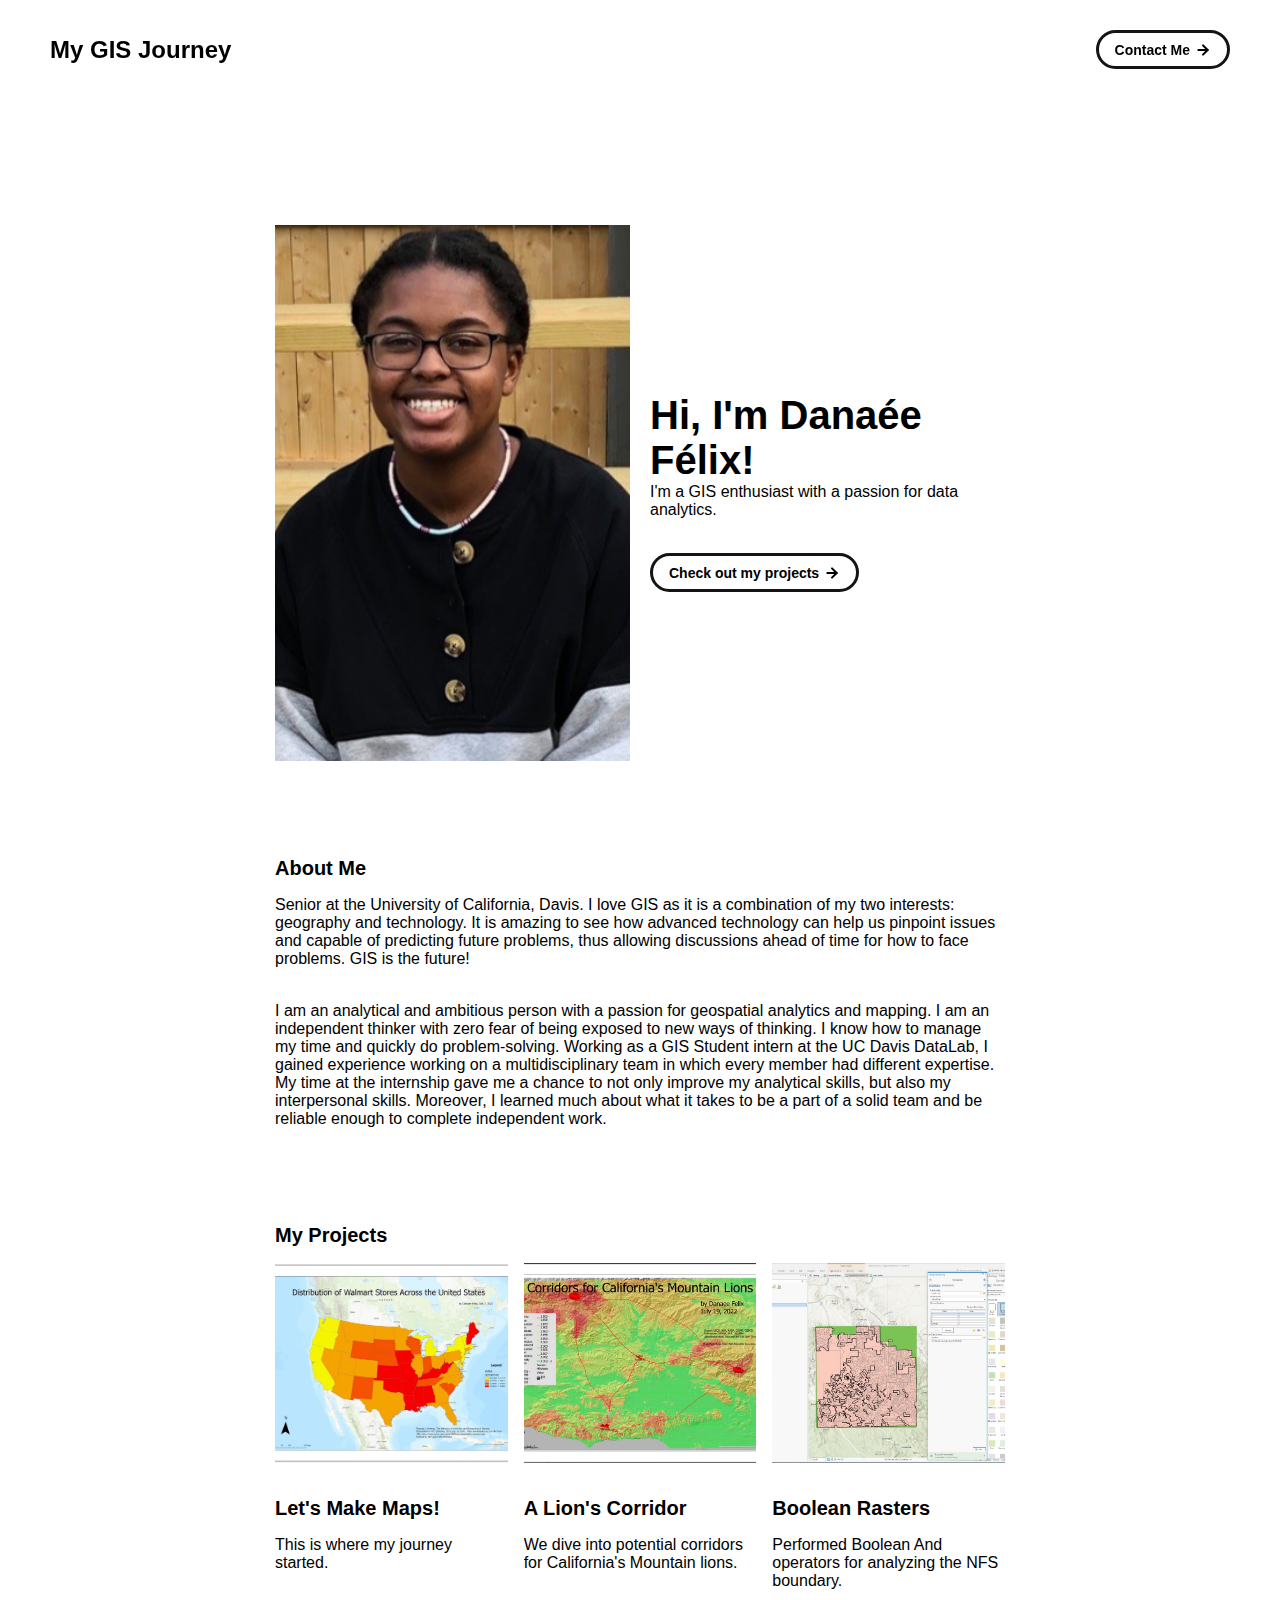
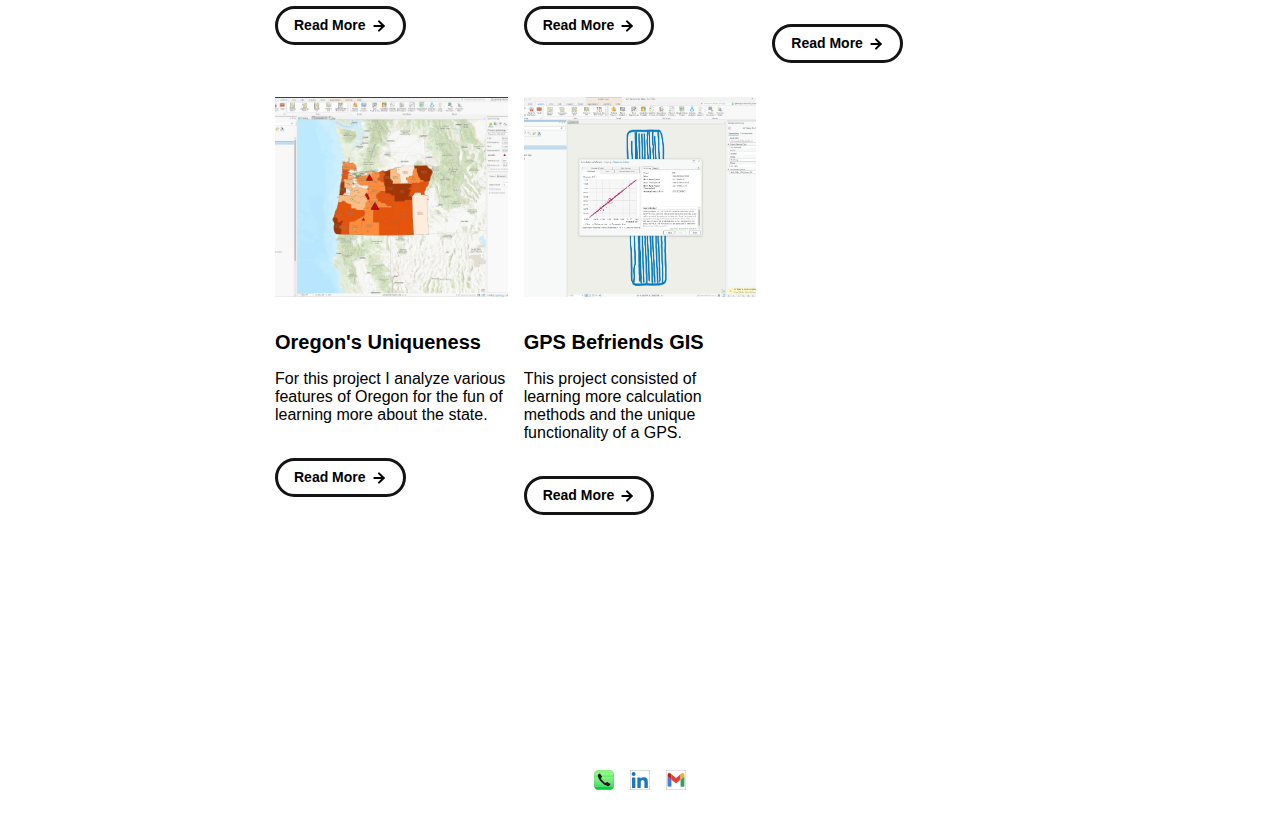
==== index.html @ b55c0399 "Update index.html" ====
<!DOCTYPE html>
<html lang="en">
	<head>
		<meta charset="utf-8">

    <!-- 
      TODO

      Upload your Unemployable (or whatever photo you like) to the assets/images folder
      and change the name of the image below to match the uploaded one

      Change the title in the <title> tag to whatever you would like the title of your portfolio to be

      This should be the same across all pages.
     -->
    <link rel="icon" href="./assets/images/profilepic_Portfolio.png" />
		<title>Danaée's Portfolio</title>
    <meta name="description" content="A GIS portfolio made by Danaée Félix.">
    <meta name="viewport" content="width=device-width, initial-scale=1" />

		<link rel="stylesheet" href="./css/layout.css">
    <link rel="stylesheet" href="./css/typography.css">
    <link rel="stylesheet" href="./css/utilities.css">

		<script defer src="./js/script.js"></script>
	</head>
	<body>
    <!-- NAVBAR -->
    <div class="navbar">
      <a class="nav-title-link" href="./index.html">
        <!-- TODO - Change the "Portfolio Title" to whatever you want displayed in the top left -->
        <span class="nav-title">My GIS Journey</span>
         <!-- TODO - Change the email after 'mailto:' to your email address for contact -->
        <a class="button" href="mailto:danaeefel@gmail.com">
          <span class="button-text">Contact Me</span>
		<image src="./assets/icons/arrow-right.svg" class="right-arrow-icon">
        </a>
      </a>
    </div>

    <!-- MAIN PAGE CONTENT -->
    <div id="main-content">

      <!-- PORTFOLIO HEADER -->
      <div id="portfolio-header">
        <div id="portfolio-header-image-container">
          <!-- 
            TODO

            - Change the img "src" attribute to point to the Unemployable image you uploaded (or whatever image).
            - Change the number to point to your Unemployable & replace the OpenSea link with your own
            - If you aren't using an Unemployable as your image, remove the entire "a" element
          -->
          <img src="./assets/images/profilepic_Portfolio.png" class="portfolio-header-image">
          </a>
        </div>

          <!-- 
            TODO

            - Change the main-title to whatver you want
            - Change the body-text after that to a quick introduction to what you do
            - Edit the button text if you feel like it. It will link to the projects section below.
          -->
        <div id="portfolio-header-text-container">
            <div class="header-text">
              <span class="main-title">Hi, I'm Danaée Félix!</span>
              <div class="body-text">I'm a GIS enthusiast with a passion for data analytics.</div>
            </div>
            <a class="button" id="my-work-link">
              <span class="button-text">Check out my projects</span> 
              <image src="./assets/icons/arrow-right.svg" class="right-arrow-icon"/>
            </a>
        </div>
      </div>

      <!-- ABOUT SECTION -->
      <!-- 
        TODO

        - Change the subheader-text to whatever header you want
        - Add paragraphs using the <div class="body-text"></div> elements in the "about-section-content"
      -->
      <div id="about-section">
        <span class="subheader-text">About Me</span>
        <div class="about-section-content">
          <div class="body-text">Senior at the University of California, Davis. I love GIS as it is a combination of my two interests: geography and technology. It is amazing to see how advanced technology can help us pinpoint issues and capable of predicting future problems, thus allowing discussions ahead of time for how to face problems. GIS is the future!</div>
          <div class="body-text">I am an analytical and ambitious person with a passion for geospatial analytics and mapping. I am an independent thinker with zero fear of being exposed to new ways of thinking. I know how to manage my time and quickly do problem-solving. Working as a GIS Student intern at the UC Davis DataLab, I gained experience working on a multidisciplinary team in which every member had different expertise. My time at the internship gave me a chance to not only improve my analytical skills, but also my interpersonal skills. Moreover, I learned much about what it takes to be a part of a solid team and be reliable enough to complete independent work.</div>
        </div>
      </div>

      <!-- PROJECTS / MY WORK SECTION -->
      <div id="my-work-section">
        <!-- TODO - Change the subheader-text to whatever you want the Projects section header to say -->
        <span class="subheader-text">My Projects</span>

        <div class="projects-container">
          <!-- 
            TODO

            This is where the project cards live. Here's a base level project card for you to copy:
            <div class="project-card">
              <img src="./assets/images/IMAGE_NAME" class="project-image">
              <div class="project-card-text-container">
                <div class="subheader-text project-title">PROJECT_NAME</div>
                <div class="body-text project-card-text">SMALL_PROJECT_DESCRIPTION</div>
              </div>
              <a class="button" href="./project-pages/PROJECT_PAGE_NAME.html">
                <span class="button-text">Read More</span>
                <image src="./assets/icons/arrow-right.svg" class="right-arrow-icon"/>
              </a>
            </div>

            - To add a project to the this area, copy the above, paste it below this comment, and change the following:
                - IMAGE_NAME: the name of the image file in assets/images
                - PROJECT_NAME: the name of the project (keep it short, it only shows 1 line)
                - SMALL_PROJECT_DESCRIPTION: a quick project description (max 4 lines)
                - PROJECT_PAGE_NAME.html: the html filename for the project (must be in project-pages folder)
          -->
          <div class="project-card">
            <img src="./assets/images/GISMapping_Walmart.jpg" class="project-image"> 
            <div class="project-card-text-container">
              <div class="subheader-text project-title">Let's Make Maps!</div>
              <div class="body-text project-card-text"> This is where my journey started.</div>
            </div>
            <a class="button" href="./project-pages/Walmart-Invasion.html">
	      <span class="button-text">Read More</span>
              <image src="./assets/icons/arrow-right.svg" class="right-arrow-icon"/>
	    </a>
          </div>
          <div class="project-card">
            <img src="./assets/images/GIS_Corridors.jpg" class="project-image">
            <div class="project-card-text-container">
              <div class="subheader-text project-title">A Lion's Corridor</div>
              <div class="body-text project-card-text">We dive into potential corridors for California's Mountain lions.</div>
            </div>
            <a class="button" href="file:///Users/danaeefelix/Documents/GitHub/danaeefelix.jj/project-pages/Lions-Corridor.html">
              <span class="button-text">Read More</span>
              <image src="./assets/icons/arrow-right.svg" class="right-arrow-icon"/>
            </a>
          </div>
          <div class="project-card">
            <img src="./assets/images/GIS_Boolean_Raster.jpg" class="project-image">
            <div class="project-card-text-container">
              <div class="subheader-text project-title">Boolean Rasters</div>
              <div class="body-text project-card-text">Performed Boolean And operators for analyzing the NFS boundary.</div>
            </div>
            <a class="button" href="file:///Users/danaeefelix/Documents/GitHub/danaeefelix.jj/project-pages/Boolean-Rasters.html">
              <span class="button-text">Read More</span>
              <image src="./assets/icons/arrow-right.svg" class="right-arrow-icon"/>
            </a>
          </div>
		 <div class="project-card">
              <img src="./assets/images/GIS_Oregon_VolcanicActivity.jpg" class="project-image">
              <div class="project-card-text-container">
                <div class="subheader-text project-title">Oregon's Uniqueness</div>
                <div class="body-text project-card-text">For this project I analyze various features of Oregon for the fun of learning more about the state.</div>
              </div>
              <a class="button" href="file:///Users/danaeefelix/Documents/GitHub/danaeefelix.jj/project-pages/Oregon-Uniqueness.html">
                <span class="button-text">Read More</span>
                <image src="./assets/icons/arrow-right.svg" class="right-arrow-icon"/>
              </a>
            </div>
		<div class="project-card">
              <img src="./assets/images/RMSE_soil.png" class="project-image">
              <div class="project-card-text-container">
                <div class="subheader-text project-title">GPS Befriends GIS</div>
                <div class="body-text project-card-text">This project consisted of learning more calculation methods and the unique functionality of a GPS.</div>
              </div>
              <a class="button" href="file:///Users/danaeefelix/Documents/GitHub/danaeefelix.jj/project-pages/Semivariogram.html">
                <span class="button-text">Read More</span>
                <image src="./assets/icons/arrow-right.svg" class="right-arrow-icon"/>
              </a>
            </div>
        </div>
      </div>
    </div>

    <!-- FOOTER -->
    <div id="footer">
      <!-- 
        TODO - Change href to your Phone number (can also delete entire "a" element if no Phone) 

        This should be the same across all pages.
      -->
      <a class="icon-link" target="_blank" href="tel:207-460-1500">
        <image src="./assets/icons/Phone_call.svg" class="footer-icon"/>
      </a>
      <!-- 
        TODO - Change href to your LinkedIn account (can also delete entire "a" element if no LinkedIn) 
      
        This should be the same across all pages.
      -->
      <a class="icon-link" target="_blank" href=http://www.linkedin.com/in/danaéefélix>
        <image src="./assets/icons/LinkedIn_icon.svg" class="footer-icon"/>
      </a>
      <!-- 
        TODO - Change the email after "mailto" to your contact email 
      
        This should be the same across all pages.
      -->
      <a class="icon-link" href="mailto:danaeefel@gmail.com">
        <image src="./assets/icons/Gmail_icon.svg" class="footer-icon"/>
      </a>
    </div>

	</body>
</html>
---- css/layout.css ----
* {
  box-sizing: border-box;
}

html {
  text-size-adjust: none;
  -webkit-text-size-adjust: none;
  -moz-text-size-adjust: none;
  -ms-text-size-adjust: none;
}

body {
  margin: 0;
  -webkit-font-smoothing: antialiased;
  -moz-osx-font-smoothing: grayscale;
}




/* Main Page Layout */

#main-content {
  margin: 225px 425px;
  display: flex;
  flex-direction: column;
  gap: 96px;
}




/* Portfolio Header */

#portfolio-header {
  display: flex;
  gap: 20px;
  align-items: center;
}

#portfolio-header-image-container {
  display: flex;
  flex-direction: column;
  gap: 10px;
  flex-basis: 50%;
}

.portfolio-header-image {
  width: 100%;
  height: auto;
}

#portfolio-header-text-container {
  display: flex;
  flex-direction: column;
  gap: 34px;
  flex-basis: 50%;
}




/* About Section */

#about-section {
  display: flex;
  flex-direction: column;
  gap: 16px;
}

.about-section-content {
  display: flex;
  flex-direction: column;
  gap: 34px;
}




/* Project Section */

#my-work-section {
  display: flex;
  flex-direction: column;
  gap: 16px;
}

.projects-container {
  display: flex;
  gap: 34px 16px;
  flex-wrap: wrap;
}

    /* Project Cards */

    .project-card {
      max-width: calc((100% - 32px) / 3);
      display: flex;
      flex-direction: column;
      gap: 34px;
    }

    .project-card-text-container {
      flex-direction: column;
      display: flex;
      gap: 16px
    }

    .project-image {
      width: 100%;
      height: 200px;
      object-fit: cover;
      object-position: center;
    }




/* Project Pages */

#project-header {
  display: flex;
  flex-direction: column;
  gap: 16px;
}

.project-header-image {
  width: 100%;
  height: auto;
}

#project-details {
  display: flex;
  flex-direction: column;
  gap: 16px;
}

.project-details-content {
  display: flex;
  flex-direction: column;
  gap: 34px;
}

    /* Project Gallery */

    #project-gallery {
      display: flex;
      flex-direction: column;
      gap: 16px;
    }

    .project-gallery-content {
      display: flex;
      flex-wrap: wrap;
      gap: 34px 16px;
    }

    .gallery-image-container {
      width: 100%;
      display: flex;
      flex-direction: column;
      gap: 10px;
    }

    .gallery-image-container.half-width {
      width: calc((100% - 16px) / 2);
    }

    .gallery-image {
      width: 100%;
      height: auto;
    }



/* Extra Extra large devices (large laptops and desktops, 1200px and below) */
@media only screen and (max-width: 1600px) {
  #main-content {
    margin: 225px 275px;
  }
}

/* Extra large devices (large laptops and desktops, 1200px and below) */
@media only screen and (max-width: 1200px) {
  #main-content {
    margin: 225px 175px;
  }
}

/* Large devices (laptops/desktops, 1000px and below) */
@media only screen and (max-width: 1000px) {
  #main-content {
    margin: 225px 75px;
  }
}

/* Small devices (portrait tablets and large phones, 800px and below) */
@media only screen and (max-width: 800px) {
  #main-content {
    margin: 150px 50px;
  }

  #portfolio-header {
    flex-direction: column;
  }

  .project-card {
    max-width: calc((100% - 16px) / 2);
  }
}

/* Small devices (portrait tablets and large phones, 600px and below) */
@media only screen and (max-width: 600px) {
  #main-content {
    margin: 125px 20px;
  }

  .project-card {
    max-width: 100%;
  }
}
---- css/typography.css ----
body {
  font-family: "Helvetica Neue", Helvetica, Arial, sans-serif;
}

.nav-title {
  font-weight: 700;
  font-size: 24px;
}

.button-text {
  font-size: 14px;
  font-weight: 700;
}

.image-caption {
  font-size: 14px;
  font-weight: 500;
}

.main-title {
  font-size: 40px;
  font-weight: 700;
}

.subheader-text {
  font-size: 20px;
  font-weight: 700;
}

.body-text {
  font-size: 16px;
  font-weight: 500;
}

.project-card-text {
  overflow: hidden;
  text-overflow: ellipsis;
  display: -webkit-box;
  -webkit-line-clamp: 4;
  -webkit-box-orient: vertical;
}

.project-title {
  overflow: hidden;
  text-overflow: ellipsis;
  display: -webkit-box;
  -webkit-line-clamp: 1;
  -webkit-box-orient: vertical;
}
---- css/utilities.css ----
/* Icons */

.right-arrow-icon {
  width: 16px;
  height: 16px;
  margin-top: 1px;
}

.footer-icon {
  width: 20px;
  height: 20px;
}

a.icon-link {
  transition: transform 200ms ease-in-out;
}

a.icon-link:hover {
  cursor: pointer;
  stroke-width: 5;
  margin: 0;
  transform: rotate(15deg);
}


/* Navbar Styling */

.navbar {
  width: 100%;
  padding: 30px 50px;
  display: flex;
  justify-content: space-between;
  align-items: center;
  position: fixed;
  top: 0;
  left: 0;
}

.nav-title-link {
  color: black;
  text-decoration: none;
}

.nav-title-link:hover {
  text-decoration: underline;
}

/* Small devices (portrait tablets and large phones, 800px and below) */
@media only screen and (max-width: 800px) {
  .navbar {
    padding: 20px 20px;
    background-color: white
  }
}


/* Button Styling */

a.button {
  padding: 8px 16px;
  border: 3px solid #141414;
  border-radius: 50px;
  color: black;
  text-decoration: none;
  width: fit-content;
  display: flex;
  gap: 5px;
  align-items: center;
}

a.button:hover {
  text-decoration: underline;
  text-decoration-thickness: 2px;
  cursor: pointer;
}


/* Footer Styling */

#footer {
  width: 100%;
  display: flex;
  padding: 30px 50px;
  justify-content: center;
  align-items: center;
  gap: 16px;
}

/* Link Styling */
a.no-underline {
  text-decoration: none;
  color: black
}

a.no-underline:hover {
  text-decoration: underline;
  cursor: pointer;
}

/* Small devices (portrait tablets and large phones, 800px and below) */
@media only screen and (max-width: 800px) {
  #footer {
    padding: 20px 20px;
  }
}
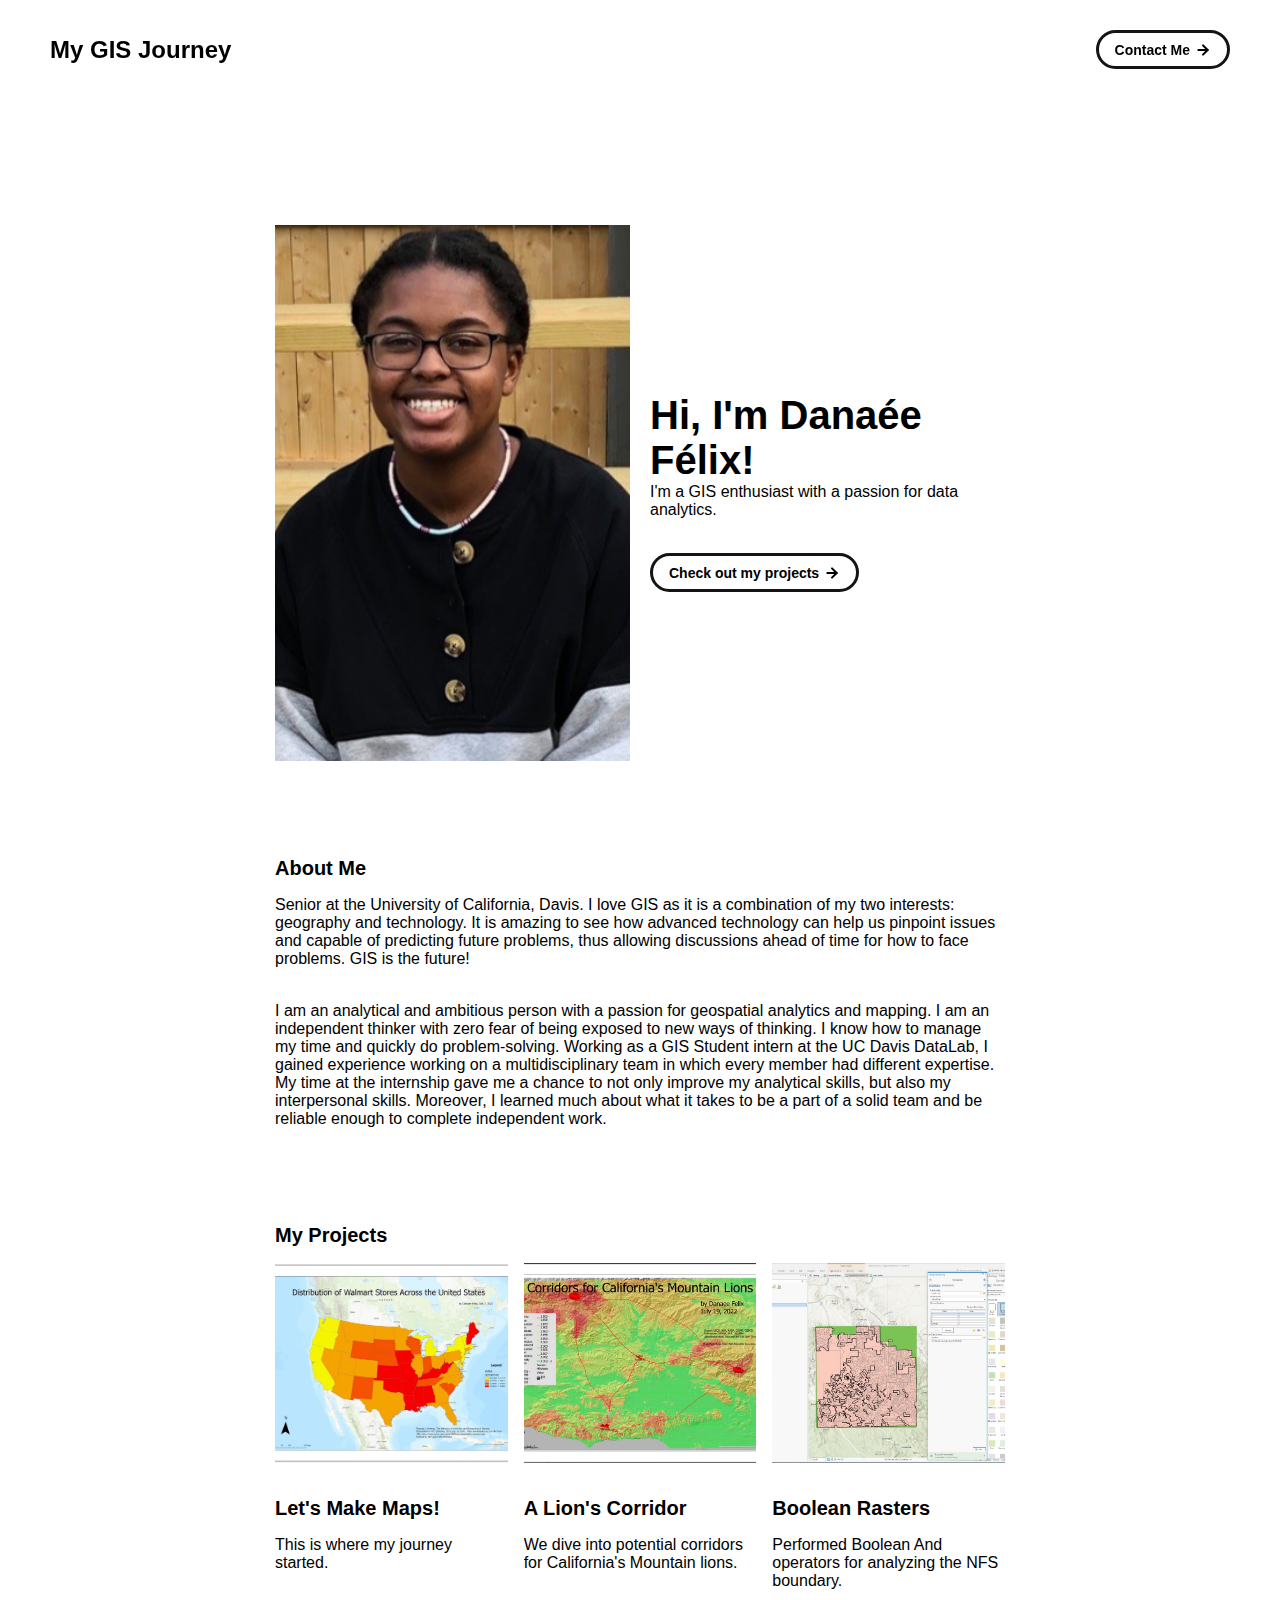
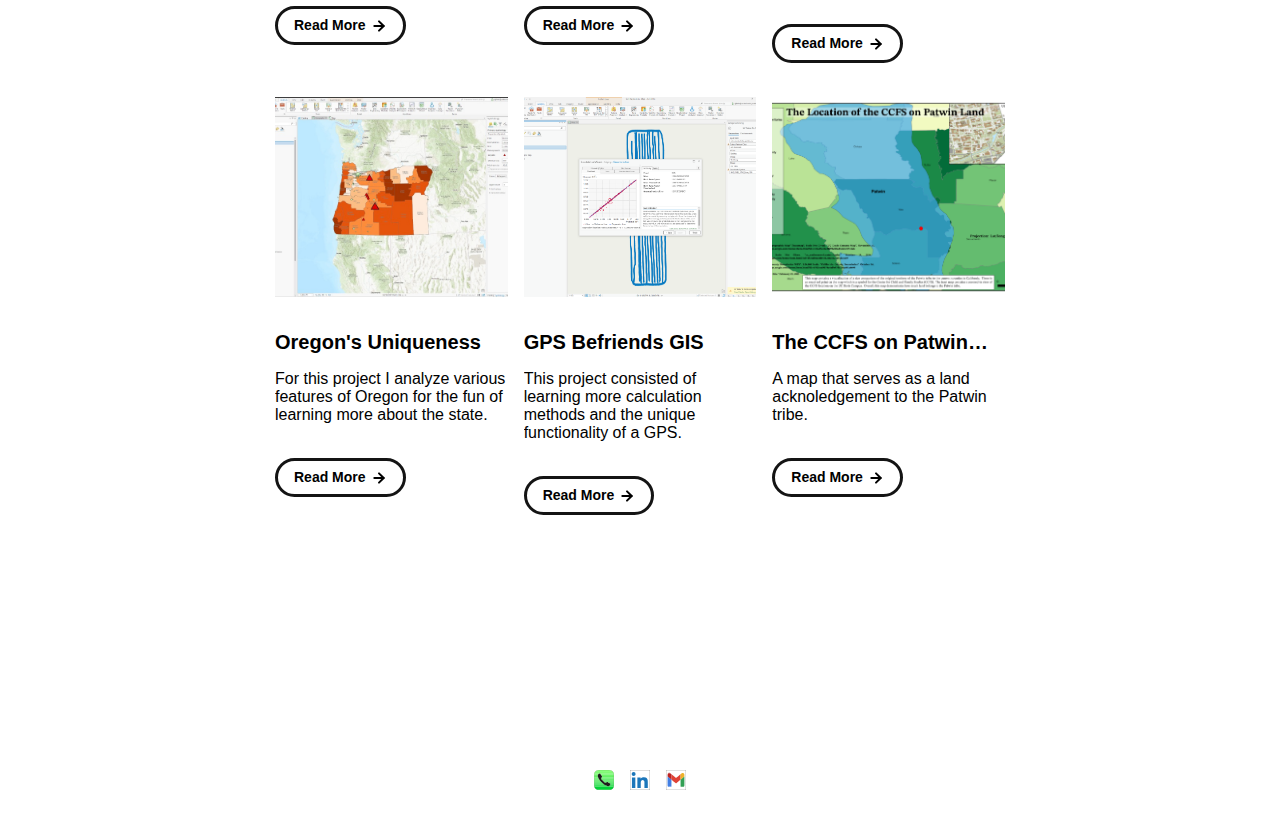
==== commit f36abf29: "Update index.html" ====
--- a/index.html
+++ b/index.html
@@ -123,7 +123,7 @@
               <div class="subheader-text project-title">Let's Make Maps!</div>
               <div class="body-text project-card-text"> This is where my journey started.</div>
             </div>
-            <a class="button" href="./project-pages/Walmart-Invasion.html">
+            <a class="button" href="project-pages/walmart_invasion.html">
 	      <span class="button-text">Read More</span>
               <image src="./assets/icons/arrow-right.svg" class="right-arrow-icon"/>
 	    </a>
@@ -134,7 +134,7 @@
               <div class="subheader-text project-title">A Lion's Corridor</div>
               <div class="body-text project-card-text">We dive into potential corridors for California's Mountain lions.</div>
             </div>
-            <a class="button" href="file:///Users/danaeefelix/Documents/GitHub/danaeefelix.jj/project-pages/Lions-Corridor.html">
+            <a class="button" href="project-pages/lions_corridor.html">
               <span class="button-text">Read More</span>
               <image src="./assets/icons/arrow-right.svg" class="right-arrow-icon"/>
             </a>
@@ -145,7 +145,7 @@
               <div class="subheader-text project-title">Boolean Rasters</div>
               <div class="body-text project-card-text">Performed Boolean And operators for analyzing the NFS boundary.</div>
             </div>
-            <a class="button" href="file:///Users/danaeefelix/Documents/GitHub/danaeefelix.jj/project-pages/Boolean-Rasters.html">
+            <a class="button" href="project-pages/boolean_rasters.html">
               <span class="button-text">Read More</span>
               <image src="./assets/icons/arrow-right.svg" class="right-arrow-icon"/>
             </a>
@@ -156,7 +156,7 @@
                 <div class="subheader-text project-title">Oregon's Uniqueness</div>
                 <div class="body-text project-card-text">For this project I analyze various features of Oregon for the fun of learning more about the state.</div>
               </div>
-              <a class="button" href="file:///Users/danaeefelix/Documents/GitHub/danaeefelix.jj/project-pages/Oregon-Uniqueness.html">
+              <a class="button" href="project-pages/oregon_uniqueness.html">
                 <span class="button-text">Read More</span>
                 <image src="./assets/icons/arrow-right.svg" class="right-arrow-icon"/>
               </a>
@@ -167,7 +167,18 @@
                 <div class="subheader-text project-title">GPS Befriends GIS</div>
                 <div class="body-text project-card-text">This project consisted of learning more calculation methods and the unique functionality of a GPS.</div>
               </div>
-              <a class="button" href="file:///Users/danaeefelix/Documents/GitHub/danaeefelix.jj/project-pages/Semivariogram.html">
+              <a class="button" href="project-pages/semi_variogram.html">
+                <span class="button-text">Read More</span>
+                <image src="./assets/icons/arrow-right.svg" class="right-arrow-icon"/>
+              </a>
+            </div>
+		 <div class="project-card">
+              <img src="./assets/images/CCFS_Patwin_Map.png" class="project-image">
+              <div class="project-card-text-container">
+                <div class="subheader-text project-title">The CCFS on Patwin Land</div>
+                <div class="body-text project-card-text">A map that serves as a land acknoledgement to the Patwin tribe.</div>
+              </div>
+              <a class="button" href="./project-pages/patwin_california.html">
                 <span class="button-text">Read More</span>
                 <image src="./assets/icons/arrow-right.svg" class="right-arrow-icon"/>
               </a>
